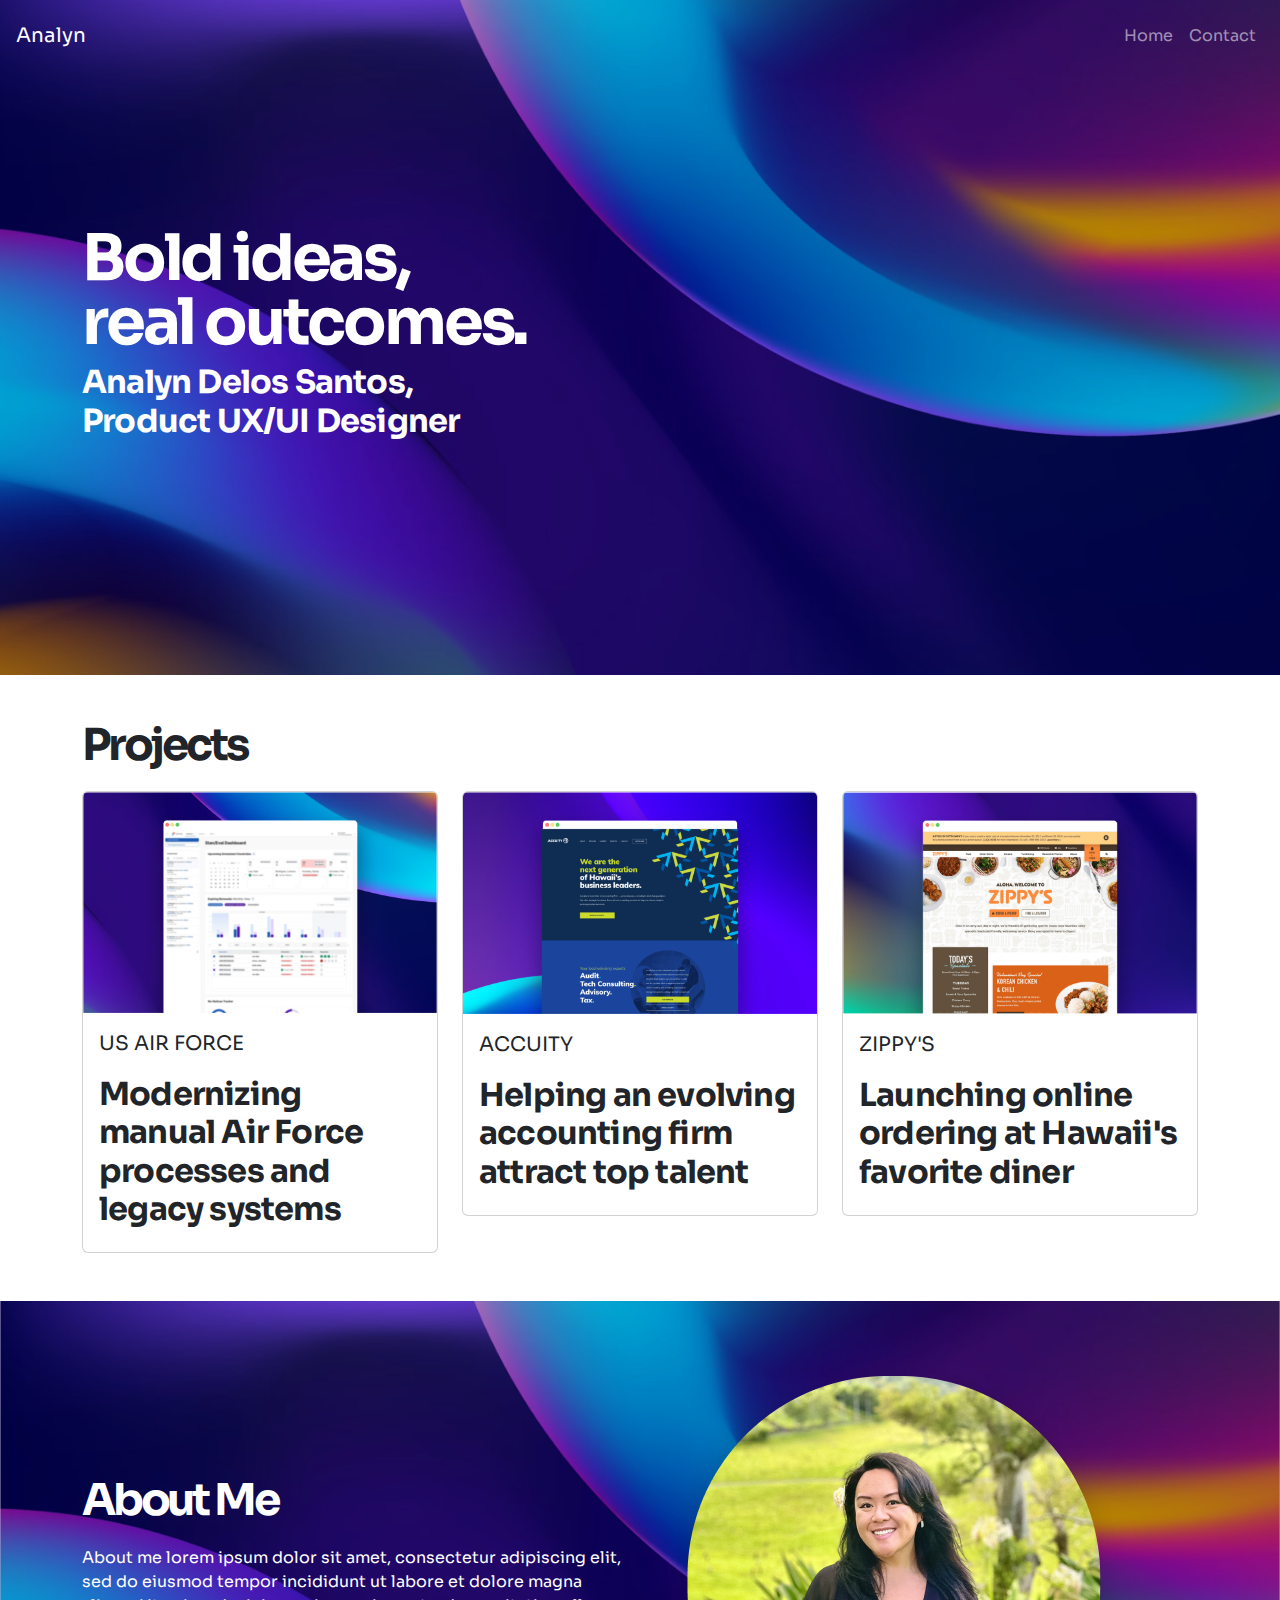
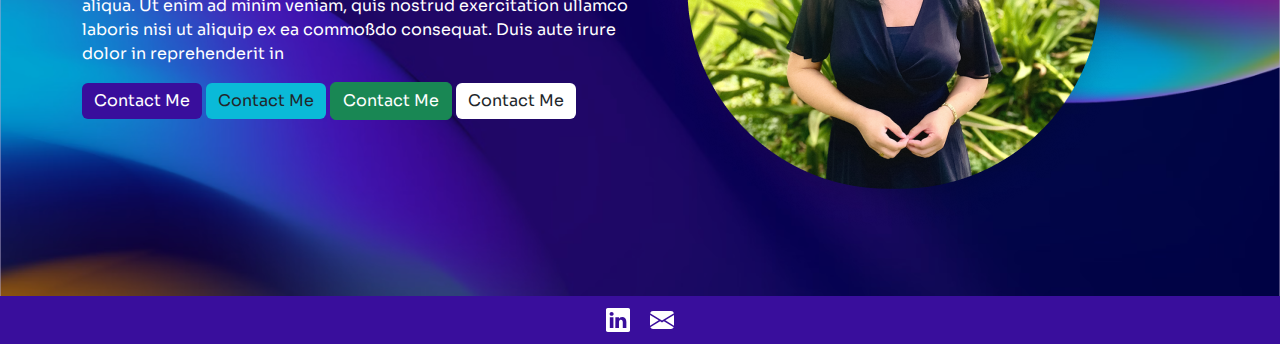
==== index.html @ 295b8c98 "Add files via upload" ====
<!DOCTYPE html>
<html lang="en">

<head>
    <!-- REQUIRED: Meta Tags -->
    <meta charset="UTF-8">
    <meta name="viewport" content="width=device-width, initial-scale=1.0">

    <!-- REQUIRED: Page Title -->
    <title>Analyn's Portfolio</title>

    <!-- REQUIRED: Bootstrap CSS -->
    <link href="https://cdn.jsdelivr.net/npm/bootstrap@5.3.3/dist/css/bootstrap.min.css" rel="stylesheet"
        integrity="sha384-QWTKZyjpPEjISv5WaRU9OFeRpok6YctnYmDr5pNlyT2bRjXh0JMhjY6hW+ALEwIH" crossorigin="anonymous">

    <!-- REQUIRED: Your Custom CSS-->
    <link rel="stylesheet" href="css/style.css">

    <!-- REQUIRED: Google Font API -->
    <link rel="preconnect" href="https://fonts.googleapis.com">
    <link rel="preconnect" href="https://fonts.gstatic.com" crossorigin>
    <link href="https://fonts.googleapis.com/css2?family=Sora:wght@100..800&display=swap" rel="stylesheet">
</head>

<body>
    <!-- Content will go here -->
    <!-- Start of Header Section -->
    <header class="">
        <nav class="navbar navbar-expand-lg" data-bs-theme="dark">
            <a class="navbar-brand" href="#">Analyn</a>
            <button class="navbar-toggler" type="button" data-bs-toggle="collapse" data-bs-target="#navbarNav"
                aria-controls="navbarNav" aria-expanded="false" aria-label="Toggle navigation">
                <span class="navbar-toggler-icon"></span>
            </button>
            <div class="collapse navbar-collapse" id="navbarNav">
                <ul class="navbar-nav ms-auto">
                    <li class="nav-item"><a class="nav-link" href="#">Home</a></li>
                    <li class="nav-item"><a class="nav-link" href="#">Contact</a></li>
                </ul>
            </div>
        </nav>
    </header>
    <!-- End of Header Section -->

    <!-- Start of Hero Section -->
    <section class="hero home">
        <div class="container">
            <div class="row">
                <div class="col ">
                    <h1 class="display-1">Bold ideas, <br>
                        real outcomes.</h1>
                    <h2>Analyn Delos Santos, <br>
                        Product UX/UI Designer</h2>
                </div>
            </div>
        </div>
    </section>
    <!-- End of Hero Section -->

    <!-- Start of Projects Section -->
    <section id="projects">
        <div class="container py-5">
            <h2 class="display-2 mb-4">Projects</h2>
            <div class="row row-cols-1 row-cols-md-2 row-cols-xl-3 g-4">
                <!-- Start of Card -->
                <div class="col">
                    <a href="">
                        <div class="card project-card">
                            <img src="images/thumbnail-usaf.png" class="card-img-top"
                                alt="Thumbnail of US Air Force Project">
                            <div class="card-body">
                                <p class="kicker">US Air Force</p>
                                <h2 class="card-title">Modernizing manual Air Force processes and legacy systems</h2>
                            </div>
                        </div>
                    </a>
                </div>
                <!-- End of Card -->
                <!-- Start of Card -->
                <div class="col">
                    <a href="">
                        <div class="card project-card">
                            <img src="images/thumbnail-accuity.png" class="card-img-top"
                                alt="Thumbnail of Accuity Project">
                            <div class="card-body">
                                <p class="kicker">Accuity</p>
                                <h2 class="card-title">Helping an evolving accounting firm attract top talent</h2>
                            </div>
                        </div>
                    </a>
                </div>
                <!-- End of Card -->
                <!-- Start of Card -->
                <div class="col">
                    <a href="/zippys.html">
                        <div class="card project-card">
                            <img src="images/thumbnail-zippys.png" class="card-img-top"
                                alt="Thumbnail of Zippy's Project">
                            <div class="card-body">
                                <p class="kicker">Zippy's</p>
                                <h2 class="card-title">Launching online ordering at Hawaii's favorite diner</h2>
                            </div>
                        </div>
                    </a>
                </div>
                <!-- End of Card -->
            </div>
        </div>
    </section>
    <!-- End of Projects Section -->

    <!-- Start of About Me Section -->
    <section id="about-me">
        <div class="container py-5">
            <div class="row align-items-center">
                <div class="col-xs col-lg-6">
                    <h2 class="display-2 mb-4">About Me</h2>
                    <p>About me lorem ipsum dolor sit amet, consectetur adipiscing elit, sed do eiusmod tempor
                        incididunt ut labore
                        et dolore magna aliqua. Ut enim ad minim veniam, quis nostrud exercitation ullamco laboris nisi
                        ut aliquip
                        ex ea commoßdo consequat. Duis aute irure dolor in reprehenderit in</p>
                    <a class="btn btn-primary" href="mailto@analynd@hawaii.edu">Contact Me</a>
                    <a class="btn btn-secondary" href="mailto@analynd@hawaii.edu">Contact Me</a>
                    <a class="btn btn-success" href="mailto@analynd@hawaii.edu">Contact Me</a>
                    <a class="btn btn-tertiary" href="mailto@analynd@hawaii.edu">Contact Me</a>
                </div>
                <div class="col-xs col-lg-6">
                    <p><img src="images/analyn.png" alt="Analyn Delos Santos"></p>
                </div>
            </div>
        </div>
    </section>
    <!-- End of About Me Section -->

    <!-- Start of Footer Section -->
    <footer class="py-1">
        <svg class="footer-social" xmlns="http://www.w3.org/2000/svg" fill="currentColor" class="bi bi-linkedin"
            viewBox="0 0 16 16">
            <path
                d="M0 1.146C0 .513.526 0 1.175 0h13.65C15.474 0 16 .513 16 1.146v13.708c0 .633-.526 1.146-1.175 1.146H1.175C.526 16 0 15.487 0 14.854zm4.943 12.248V6.169H2.542v7.225zm-1.2-8.212c.837 0 1.358-.554 1.358-1.248-.015-.709-.52-1.248-1.342-1.248S2.4 3.226 2.4 3.934c0 .694.521 1.248 1.327 1.248zm4.908 8.212V9.359c0-.216.016-.432.08-.586.173-.431.568-.878 1.232-.878.869 0 1.216.662 1.216 1.634v3.865h2.401V9.25c0-2.22-1.184-3.252-2.764-3.252-1.274 0-1.845.7-2.165 1.193v.025h-.016l.016-.025V6.169h-2.4c.03.678 0 7.225 0 7.225z" />
        </svg>
        <svg class="footer-social" xmlns="http://www.w3.org/2000/svg" fill="currentColor" class="bi bi-envelope-fill"
            viewBox="0 0 16 16">
            <path
                d="M.05 3.555A2 2 0 0 1 2 2h12a2 2 0 0 1 1.95 1.555L8 8.414zM0 4.697v7.104l5.803-3.558zM6.761 8.83l-6.57 4.027A2 2 0 0 0 2 14h12a2 2 0 0 0 1.808-1.144l-6.57-4.027L8 9.586zm3.436-.586L16 11.801V4.697z" />
        </svg>
    </footer>
    <!-- End of Footer Section -->

    <!-- REQUIRED: Javascript -->
    <script src="https://cdn.jsdelivr.net/npm/bootstrap@5.3.3/dist/js/bootstrap.bundle.min.js"
        integrity="sha384-YvpcrYf0tY3lHB60NNkmXc5s9fDVZLESaAA55NDzOxhy9GkcIdslK1eN7N6jIeHz"
        crossorigin="anonymous"></script>
</body>

</html>
---- css/style.css ----
/********************************
Bootstrap Variables Override
**********************************/
:root {
    /* Replace your primary color from your UI Kit */
    --bs-primary: #390E9C;

    /* Replace your secondary color from your UI Kit  */
    --secondary-color: #0ABAD8;

    /* Replace the main body font from your UI Kit */
    --bs-font-sans-serif: 'Sora', verdana, sans-serif;

    /* Optional: Replace gradient from your UI Kit */
    --bs-gradient: linear-gradient(180deg, rgba(255, 255, 255, 0.15), rgba(255, 255, 255, 0));
}

/********************************
Global Styles and UI Components
**********************************/
.navbar {
    /* Optional: Make the navbar background transparent */
    background-color: transparent;

    /* Optional: Move the navbar is positioned over the hero */
    position: absolute;

    /* Optional: Stretch the navbar across the full width */
    width: 100%;

    /* Optional: Add inner spacing to the navbar */
    padding: 1rem;
}

footer {
    /* Change footer background color */
    background-color: var(--bs-primary);
    /* Optional: Change footer text color to white using variable */
    color: var(--bs-white);
    /* Optional: Center footer elements */
    text-align: center;
}

footer .footer-social {
    /* Optional: Change size of footer icon */
    width:24px;
    margin:.5rem
}

.btn-primary {
    /* Optional: Change primary button background color to primary color */
    background-color: var(--bs-primary);
    /* Optional: Remove primary button outline */
    border: none;
}

.btn-primary:hover {
    /* Optional: Change primary button hover state background and text color  */
    background-color: var(--secondary-color);
    color: var(--bs-dark);
}

.btn-secondary {
    /* Optional: Change primary button background color to primary color */
    background-color: var(--secondary-color);
    color:var(--bs-dark);
    /* Optional: Remove primary button outline */
    border: none;
}

.btn-secondary:hover {
    /* Optional: Change primary button hover state background and text color  */
    background-color: var(--secondary-color);
    color: var(--bs-dark);
}

.btn-tertiary {
    /* Optional: Change primary button background color to primary color */
    background-color: #FFF;
    color:var(--bs-dark);
    /* Optional: Remove primary button outline */
    border: none;
}

.btn-tertiary:hover {
    /* Optional: Change primary button hover state background and text color  */
    background-color: var(--bs-dark);
    color: #fff;
}

/********************************
Typography
**********************************/
h1,
h2,
h3,
h4,
h5,
h6 {
    /* Optional: Add letter spacing to all headings */
    letter-spacing: -0.05rem;
    /* Optional: Adjust font-weight to all headings */
    font-weight: 700;
}

h2 {
    /* Optional: Adjust font-size of heading 2 */
    font-size: 2rem;
}

.display-1 {
    /* Optional: Customizes display-1 style based on my Figma UI kit */
    font-weight: 700;
    font-size: 3.5rem;
    line-height: 100%;
    letter-spacing: -0.2rem;
}

.display-2 {
    /* Optional: Customizes display-2 style based on my Figma UI kit */
    font-weight: 700;
    font-size: 2.75rem;
    line-height: 100%;
    letter-spacing: -0.2rem;
}

.kicker {
    /* Optional: Establish new custom text style class called "kicker" */
    text-transform: uppercase;
    font-weight: 400;
    font-size: 1.25rem;
}

/* Small devices (landscape phones, 576px and up) */
@media (min-width: 576px) {
    /* Optional: Customize responsive style for display-1 on small devices and larger */
    .display-1 {
        font-size: 4rem;
    }
}

/********************************
Page-Specific
**********************************/
/* PAGE: Home */
.hero.home {
    /* Add a background image for the hero section */
    background: url(../images/bg-1.png);

    /* Adjust image size to cover the entire section */
    background-size: cover;

    /* Center the background image */
    background-position: center;

    /* Optional: Color text white */
    color: var(--bs-white);

    /* Optional: Add a full-height hero section */
    height: 75vh;
    /* Optional: Add necessary props to center the text in the middle of the hero */
    display: flex;
    align-items: center;
    justify-content: center;
}

#about-me {
    /* Optional: Add a background image for the hero section */
    background: url(../images/bg-1.png);

    /* Optional: Make the image cover the entire section */
    background-size: cover;

    /* Optional: Color text white */
    color: var(--bs-white);
}

#projects a {
    /* Optional: Remove underline on project card links */
    text-decoration: none;
}
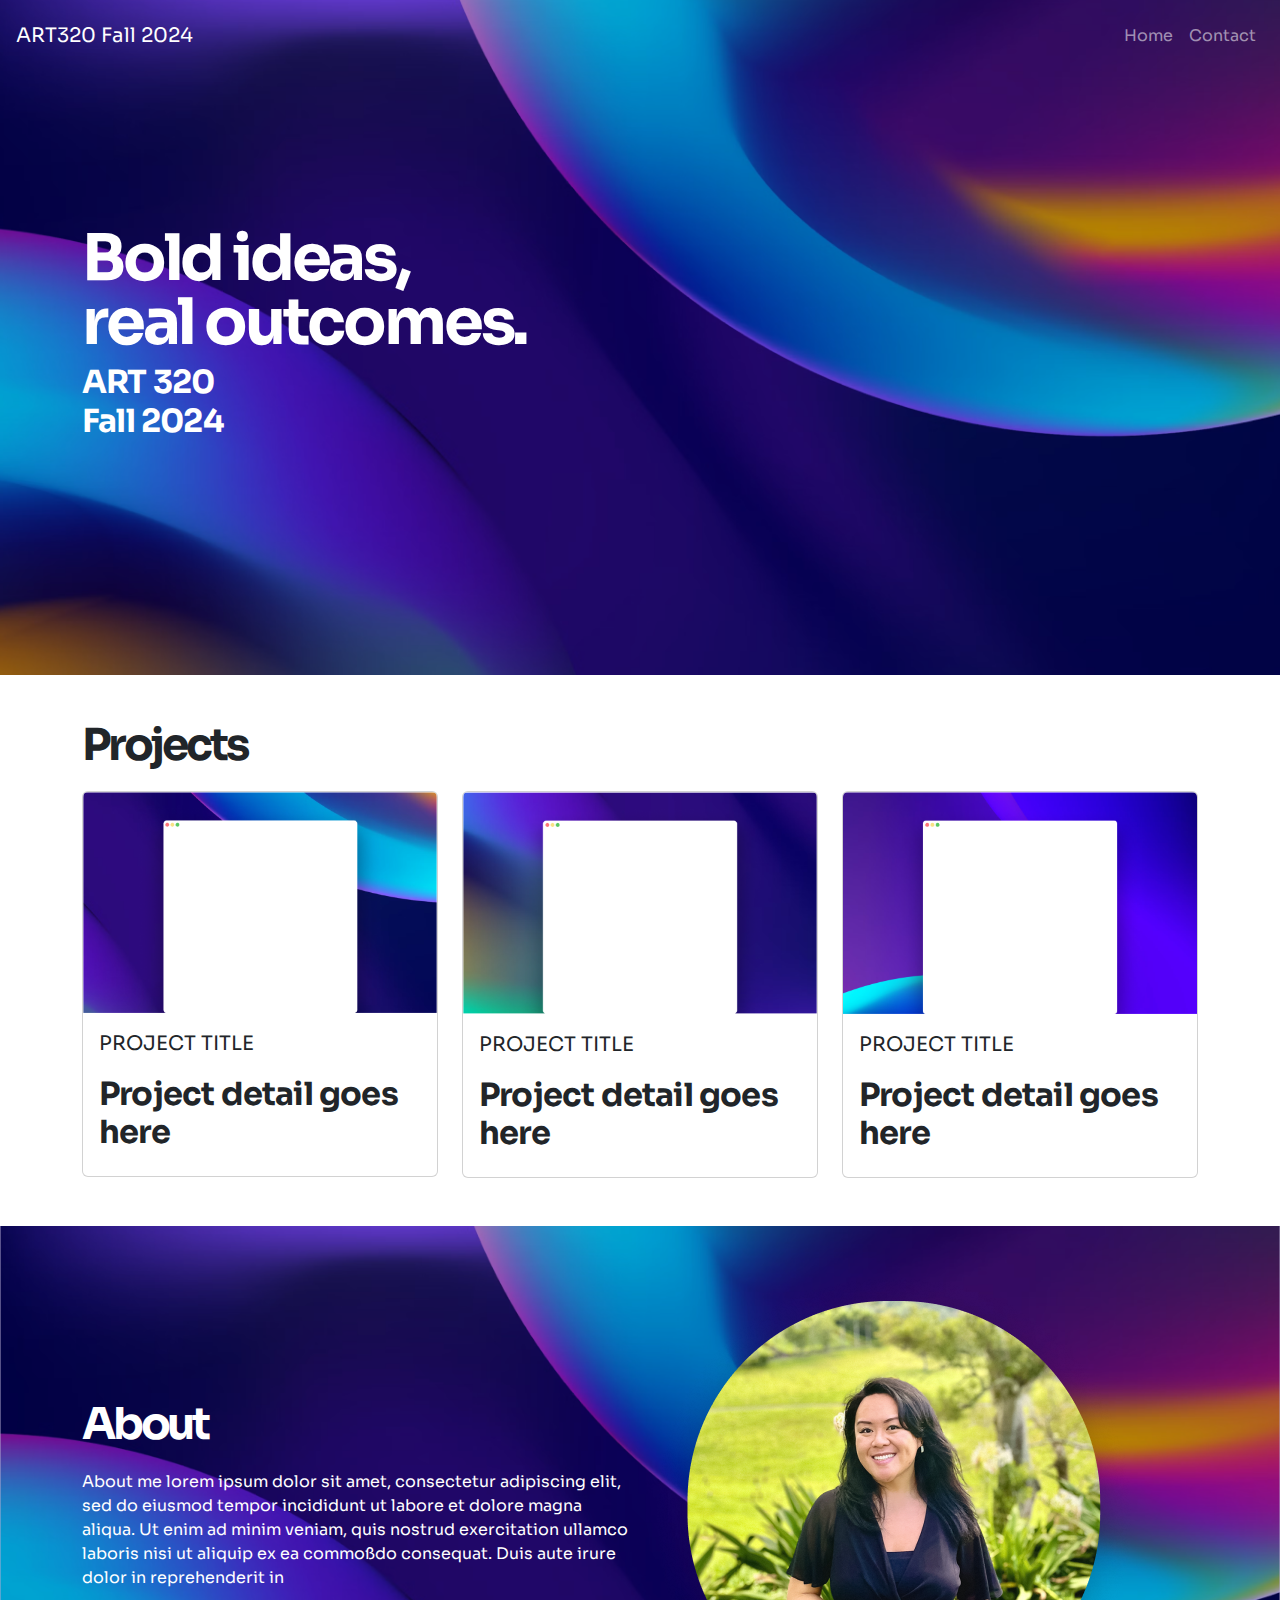
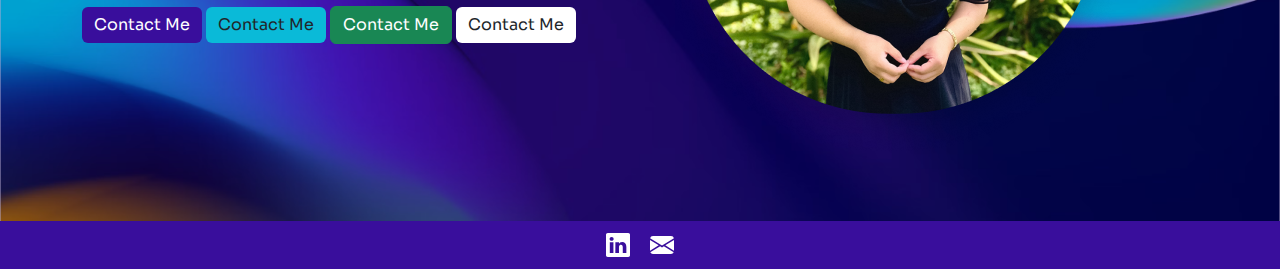
==== commit 9ec83c7a: "Copy updates" ====
--- a/index.html
+++ b/index.html
@@ -7,7 +7,7 @@
     <meta name="viewport" content="width=device-width, initial-scale=1.0">
 
     <!-- REQUIRED: Page Title -->
-    <title>Analyn's Portfolio</title>
+    <title>UHWO ART320 Fall 2024 Portfolio</title>
 
     <!-- REQUIRED: Bootstrap CSS -->
     <link href="https://cdn.jsdelivr.net/npm/bootstrap@5.3.3/dist/css/bootstrap.min.css" rel="stylesheet"
@@ -27,7 +27,7 @@
     <!-- Start of Header Section -->
     <header class="">
         <nav class="navbar navbar-expand-lg" data-bs-theme="dark">
-            <a class="navbar-brand" href="#">Analyn</a>
+            <a class="navbar-brand" href="#">ART320 Fall 2024</a>
             <button class="navbar-toggler" type="button" data-bs-toggle="collapse" data-bs-target="#navbarNav"
                 aria-controls="navbarNav" aria-expanded="false" aria-label="Toggle navigation">
                 <span class="navbar-toggler-icon"></span>
@@ -49,8 +49,8 @@
                 <div class="col ">
                     <h1 class="display-1">Bold ideas, <br>
                         real outcomes.</h1>
-                    <h2>Analyn Delos Santos, <br>
-                        Product UX/UI Designer</h2>
+                    <h2>ART 320<br>
+                        Fall 2024</h2>
                 </div>
             </div>
         </div>
@@ -66,11 +66,11 @@
                 <div class="col">
                     <a href="">
                         <div class="card project-card">
-                            <img src="images/thumbnail-usaf.png" class="card-img-top"
-                                alt="Thumbnail of US Air Force Project">
+                            <img src="images/thumbnail-1.png" class="card-img-top"
+                                alt="Thumbnail">
                             <div class="card-body">
-                                <p class="kicker">US Air Force</p>
-                                <h2 class="card-title">Modernizing manual Air Force processes and legacy systems</h2>
+                                <p class="kicker">Project Title</p>
+                                <h2 class="card-title">Project detail goes here</h2>
                             </div>
                         </div>
                     </a>
@@ -80,11 +80,11 @@
                 <div class="col">
                     <a href="">
                         <div class="card project-card">
-                            <img src="images/thumbnail-accuity.png" class="card-img-top"
-                                alt="Thumbnail of Accuity Project">
+                            <img src="images/thumbnail-2.png" class="card-img-top"
+                                alt="Thumbnail">
                             <div class="card-body">
-                                <p class="kicker">Accuity</p>
-                                <h2 class="card-title">Helping an evolving accounting firm attract top talent</h2>
+                                <p class="kicker">Project Title</p>
+                                <h2 class="card-title">Project detail goes here</h2>
                             </div>
                         </div>
                     </a>
@@ -94,11 +94,11 @@
                 <div class="col">
                     <a href="/zippys.html">
                         <div class="card project-card">
-                            <img src="images/thumbnail-zippys.png" class="card-img-top"
-                                alt="Thumbnail of Zippy's Project">
+                            <img src="images/thumbnail-3.png" class="card-img-top"
+                                alt="Thumbnail">
                             <div class="card-body">
-                                <p class="kicker">Zippy's</p>
-                                <h2 class="card-title">Launching online ordering at Hawaii's favorite diner</h2>
+                                <p class="kicker">Project Title</p>
+                                <h2 class="card-title">Project detail goes here</h2>
                             </div>
                         </div>
                     </a>
@@ -114,7 +114,7 @@
         <div class="container py-5">
             <div class="row align-items-center">
                 <div class="col-xs col-lg-6">
-                    <h2 class="display-2 mb-4">About Me</h2>
+                    <h2 class="display-2 mb-4">About</h2>
                     <p>About me lorem ipsum dolor sit amet, consectetur adipiscing elit, sed do eiusmod tempor
                         incididunt ut labore
                         et dolore magna aliqua. Ut enim ad minim veniam, quis nostrud exercitation ullamco laboris nisi
